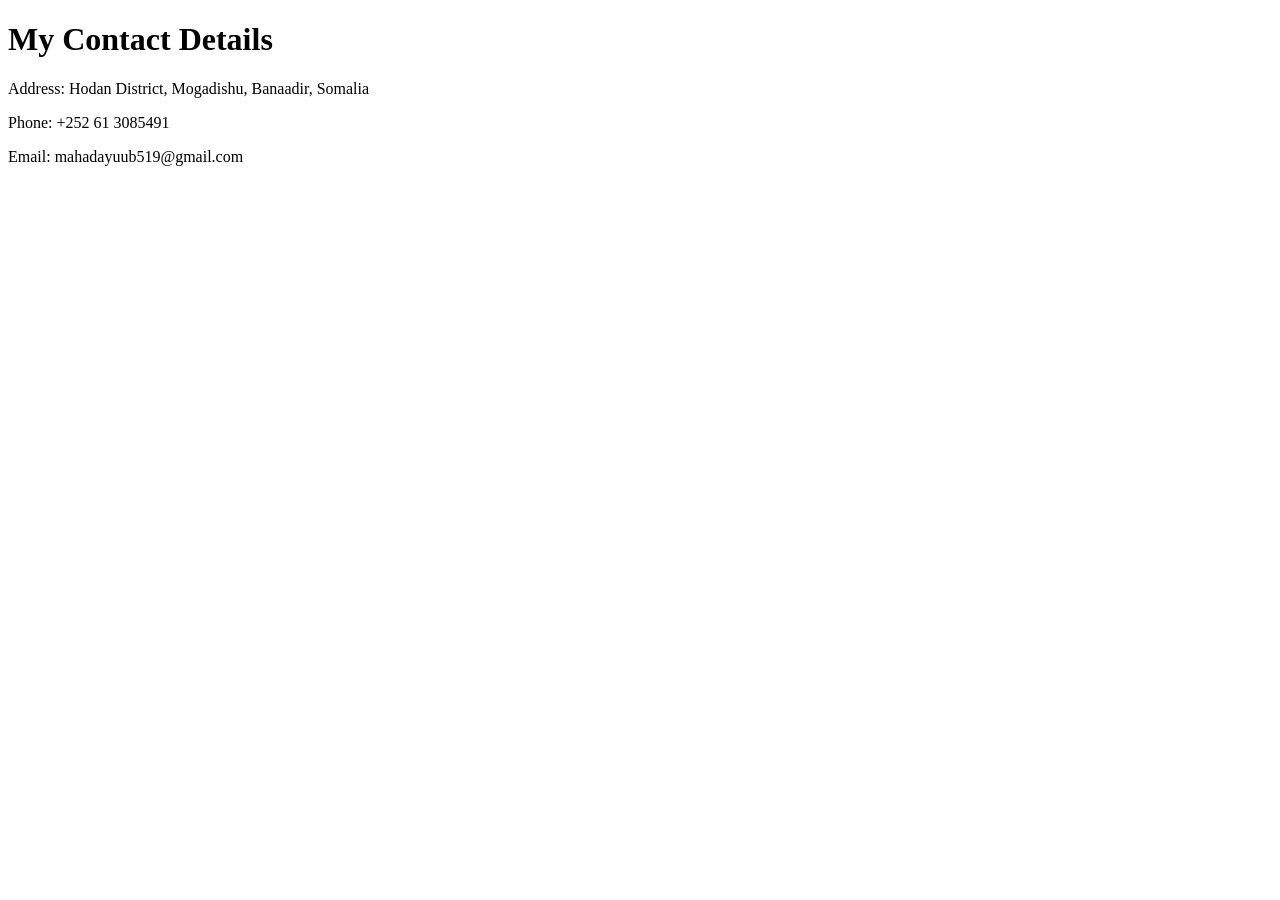
==== contact_me.html @ b8299060 "Add files via upload" ====
<!DOCTYPE html>
<html lang="en">
<head>
    <meta charset="UTF-8">
    <meta name="viewport" content="width=device-width, initial-scale=1.0">
    <title>My Contact</title>
</head>
<body>
    <h1>My Contact Details </h1>
    <p>Address: Hodan District, Mogadishu, Banaadir, Somalia</p>
    <p>Phone: +252 61 3085491</p>
    <p>Email: mahadayuub519@gmail.com</p>
    
</body>
</html>
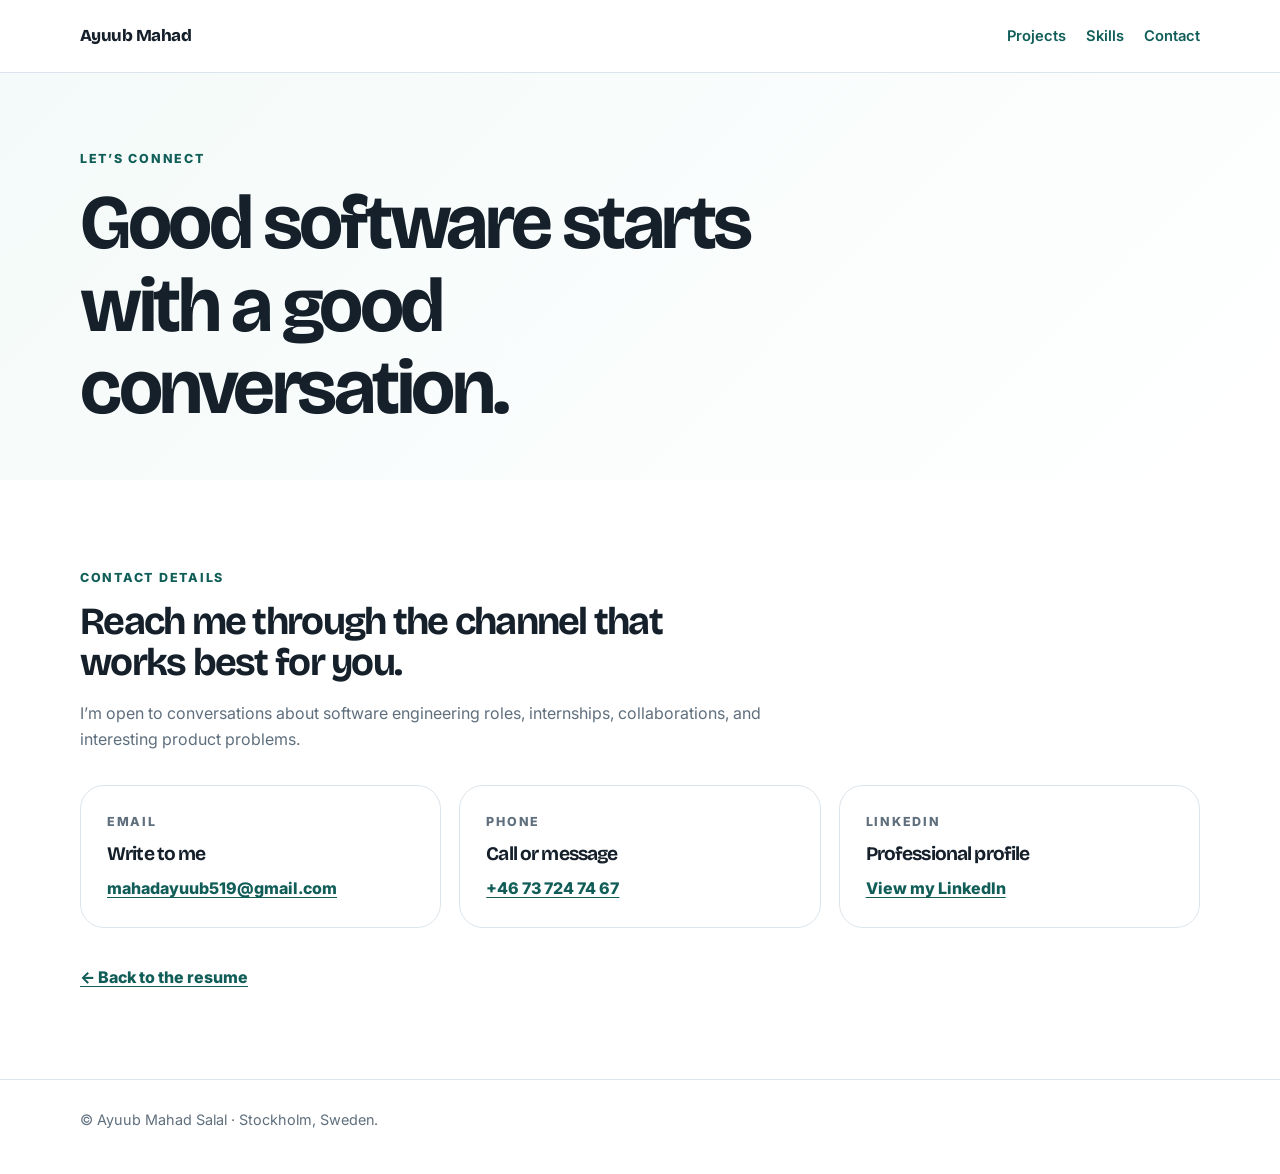
==== commit 468e8d81: "Refresh resume contact page" ====
--- a/contact_me.html
+++ b/contact_me.html
@@ -1,15 +1,77 @@
-<!DOCTYPE html>
-<html lang="en">
-<head>
-    <meta charset="UTF-8">
-    <meta name="viewport" content="width=device-width, initial-scale=1.0">
-    <title>My Contact</title>
-</head>
-<body>
-    <h1>My Contact Details </h1>
-    <p>Address: Hodan District, Mogadishu, Banaadir, Somalia</p>
-    <p>Phone: +252 61 3085491</p>
-    <p>Email: mahadayuub519@gmail.com</p>
-    
-</body>
-</html>+<!doctype html>
+<html lang="en">
+<head>
+  <meta charset="UTF-8">
+  <meta name="viewport" content="width=device-width, initial-scale=1">
+  <meta name="description" content="Contact Ayuub Mahad Salal.">
+  <title>Contact | Ayuub Mahad Salal</title>
+  <link rel="preconnect" href="https://fonts.googleapis.com">
+  <link rel="preconnect" href="https://fonts.gstatic.com" crossorigin>
+  <link href="https://fonts.googleapis.com/css2?family=Bricolage+Grotesque:opsz,wght@12..96,500..800&family=Inter:wght@400;500;600;700;800&display=swap" rel="stylesheet">
+  <link rel="stylesheet" href="styles.css">
+</head>
+<body>
+  <header class="site-header">
+    <div class="container nav">
+      <a class="brand" href="index.html">Ayuub Mahad</a>
+      <nav class="nav-links" aria-label="Primary navigation">
+        <a href="index.html#projects">Projects</a>
+        <a href="index.html#skills">Skills</a>
+        <a href="contact_me.html" aria-current="page">Contact</a>
+      </nav>
+    </div>
+  </header>
+
+  <main>
+    <section class="page-hero">
+      <div class="container">
+        <p class="eyebrow">Let’s connect</p>
+        <h1>Good software starts with a good conversation.</h1>
+      </div>
+    </section>
+
+    <section>
+      <div class="container">
+        <div class="section-heading">
+          <p class="eyebrow">Contact details</p>
+          <h2>Reach me through the channel that works best for you.</h2>
+          <p>
+            I’m open to conversations about software engineering roles,
+            internships, collaborations, and interesting product problems.
+          </p>
+        </div>
+
+        <div class="contact-grid">
+          <article class="card">
+            <p class="eyebrow">Email</p>
+            <h3>Write to me</h3>
+            <a href="mailto:mahadayuub519@gmail.com">mahadayuub519@gmail.com</a>
+          </article>
+
+          <article class="card">
+            <p class="eyebrow">Phone</p>
+            <h3>Call or message</h3>
+            <a href="tel:+46737247467">+46 73 724 74 67</a>
+          </article>
+
+          <article class="card">
+            <p class="eyebrow">LinkedIn</p>
+            <h3>Professional profile</h3>
+            <a href="https://www.linkedin.com/in/ayuub-salal-09b48621b/" target="_blank" rel="noreferrer">
+              View my LinkedIn
+            </a>
+          </article>
+        </div>
+
+        <a class="back-link" href="index.html">← Back to the resume</a>
+      </div>
+    </section>
+  </main>
+
+  <footer class="site-footer">
+    <div class="container">
+      <p>© Ayuub Mahad Salal · Stockholm, Sweden.</p>
+    </div>
+  </footer>
+</body>
+</html>
--- a/styles.css
+++ b/styles.css
@@ -0,0 +1,314 @@
+:root {
+  --ink: #15202b;
+  --muted: #5f6f7d;
+  --line: #dce5eb;
+  --surface: #f6f9fb;
+  --accent: #0f766e;
+  --accent-dark: #115e59;
+  --accent-soft: #dff4f0;
+  --white: #ffffff;
+  --shadow: 0 20px 55px rgba(21, 32, 43, 0.09);
+  --display: "Bricolage Grotesque", "Inter", system-ui, sans-serif;
+  --body: "Inter", "Segoe UI", system-ui, sans-serif;
+}
+
+* { box-sizing: border-box; }
+
+html { scroll-behavior: smooth; }
+
+body {
+  margin: 0;
+  color: var(--ink);
+  background: var(--white);
+  font-family: var(--body);
+  line-height: 1.65;
+}
+
+a {
+  color: var(--accent-dark);
+  text-decoration-thickness: 0.08em;
+  text-underline-offset: 0.2em;
+}
+
+a:hover { color: var(--accent); }
+
+.container {
+  width: min(1120px, calc(100% - 40px));
+  margin: 0 auto;
+}
+
+.site-header {
+  border-bottom: 1px solid var(--line);
+  background: rgba(255, 255, 255, 0.94);
+  position: sticky;
+  top: 0;
+  z-index: 10;
+  backdrop-filter: blur(14px);
+}
+
+.nav {
+  min-height: 72px;
+  display: flex;
+  align-items: center;
+  justify-content: space-between;
+  gap: 24px;
+}
+
+.brand {
+  color: var(--ink);
+  font-family: var(--display);
+  font-size: 1.05rem;
+  font-weight: 800;
+  letter-spacing: -0.03em;
+  text-decoration: none;
+}
+
+.nav-links {
+  display: flex;
+  flex-wrap: wrap;
+  gap: 20px;
+  font-size: 0.92rem;
+  font-weight: 600;
+}
+
+.nav-links a { text-decoration: none; }
+
+.hero {
+  padding: 96px 0 84px;
+  background:
+    radial-gradient(circle at 88% 12%, rgba(15, 118, 110, 0.16), transparent 30%),
+    linear-gradient(135deg, #ffffff 0%, #f4faf9 100%);
+}
+
+.hero-grid {
+  display: grid;
+  grid-template-columns: minmax(0, 1.35fr) minmax(280px, 0.65fr);
+  gap: 56px;
+  align-items: center;
+}
+
+.eyebrow {
+  margin: 0 0 12px;
+  color: var(--accent-dark);
+  font-size: 0.78rem;
+  font-weight: 800;
+  letter-spacing: 0.14em;
+  text-transform: uppercase;
+}
+
+h1, h2, h3 {
+  margin: 0;
+  font-family: var(--display);
+  line-height: 1.08;
+  letter-spacing: -0.045em;
+}
+
+h1 {
+  max-width: 760px;
+  font-size: clamp(3rem, 7vw, 6.3rem);
+}
+
+h2 { font-size: clamp(1.8rem, 3vw, 2.8rem); }
+
+h3 { font-size: 1.2rem; }
+
+.lead {
+  max-width: 680px;
+  margin: 26px 0 0;
+  color: var(--muted);
+  font-size: clamp(1.05rem, 2vw, 1.25rem);
+}
+
+.actions {
+  display: flex;
+  flex-wrap: wrap;
+  gap: 12px;
+  margin-top: 32px;
+}
+
+.button {
+  display: inline-flex;
+  align-items: center;
+  justify-content: center;
+  min-height: 46px;
+  padding: 0 20px;
+  border-radius: 999px;
+  background: var(--accent);
+  color: var(--white);
+  font-weight: 800;
+  text-decoration: none;
+  box-shadow: 0 10px 24px rgba(15, 118, 110, 0.18);
+}
+
+.button:hover {
+  background: var(--accent-dark);
+  color: var(--white);
+  transform: translateY(-1px);
+}
+
+.button.secondary {
+  background: transparent;
+  color: var(--accent-dark);
+  border: 1px solid var(--line);
+  box-shadow: none;
+}
+
+.hero-card, .card, .project-card {
+  border: 1px solid var(--line);
+  border-radius: 24px;
+  background: var(--white);
+  box-shadow: var(--shadow);
+}
+
+.hero-card {
+  padding: 30px;
+}
+
+.hero-card h2 { font-size: 2rem; }
+
+.hero-card p:not(.eyebrow) { color: var(--muted); }
+
+.clean-list {
+  margin: 22px 0 0;
+  padding: 0;
+  list-style: none;
+}
+
+.clean-list li {
+  padding: 10px 0;
+  border-top: 1px solid var(--line);
+  color: var(--muted);
+  font-size: 0.95rem;
+}
+
+section { padding: 88px 0; }
+
+.section-heading {
+  max-width: 690px;
+  margin-bottom: 32px;
+}
+
+.section-heading p:last-child {
+  color: var(--muted);
+  margin: 16px 0 0;
+}
+
+.project-grid {
+  display: grid;
+  grid-template-columns: repeat(3, minmax(0, 1fr));
+  gap: 18px;
+}
+
+.project-card {
+  display: flex;
+  flex-direction: column;
+  min-height: 260px;
+  padding: 26px;
+  color: var(--ink);
+  text-decoration: none;
+  transition: transform 160ms ease, box-shadow 160ms ease;
+}
+
+.project-card:hover {
+  color: var(--ink);
+  transform: translateY(-5px);
+  box-shadow: 0 24px 60px rgba(21, 32, 43, 0.14);
+}
+
+.project-card p {
+  margin: 14px 0 0;
+  color: var(--muted);
+}
+
+.project-card .project-link {
+  margin-top: auto;
+  padding-top: 24px;
+  color: var(--accent-dark);
+  font-size: 0.9rem;
+  font-weight: 800;
+}
+
+.section-alt { background: var(--surface); }
+
+.skills {
+  display: flex;
+  flex-wrap: wrap;
+  gap: 10px;
+  margin-top: 26px;
+}
+
+.skill {
+  padding: 9px 14px;
+  border: 1px solid #c4e8e2;
+  border-radius: 999px;
+  background: var(--accent-soft);
+  color: var(--accent-dark);
+  font-size: 0.9rem;
+  font-weight: 700;
+}
+
+.split {
+  display: grid;
+  grid-template-columns: 1fr 1fr;
+  gap: 56px;
+}
+
+.split p { color: var(--muted); }
+
+.page-hero {
+  padding: 76px 0 50px;
+  background: linear-gradient(135deg, #f4faf9 0%, #ffffff 100%);
+}
+
+.page-hero h1 { font-size: clamp(2.8rem, 6vw, 5.5rem); }
+
+.contact-grid {
+  display: grid;
+  grid-template-columns: repeat(3, minmax(0, 1fr));
+  gap: 18px;
+}
+
+.card {
+  padding: 26px;
+  box-shadow: none;
+}
+
+.card p { color: var(--muted); }
+
+.card a {
+  display: inline-block;
+  margin-top: 10px;
+  font-weight: 800;
+  word-break: break-word;
+}
+
+.site-footer {
+  padding: 28px 0 42px;
+  border-top: 1px solid var(--line);
+  color: var(--muted);
+  font-size: 0.9rem;
+}
+
+.site-footer p { margin: 0; }
+
+.back-link {
+  display: inline-block;
+  margin-top: 36px;
+  font-weight: 800;
+}
+
+@media (max-width: 820px) {
+  .hero { padding: 72px 0 64px; }
+  .hero-grid, .split { grid-template-columns: 1fr; gap: 30px; }
+  .project-grid { grid-template-columns: 1fr; }
+  .contact-grid { grid-template-columns: 1fr; }
+  section { padding: 64px 0; }
+}
+
+@media (max-width: 520px) {
+  .container { width: min(100% - 28px, 1120px); }
+  .nav { align-items: flex-start; padding: 18px 0; flex-direction: column; gap: 10px; }
+  .nav-links { gap: 14px; }
+  h1 { font-size: clamp(2.7rem, 15vw, 4.4rem); }
+  .button { width: 100%; }
+}
